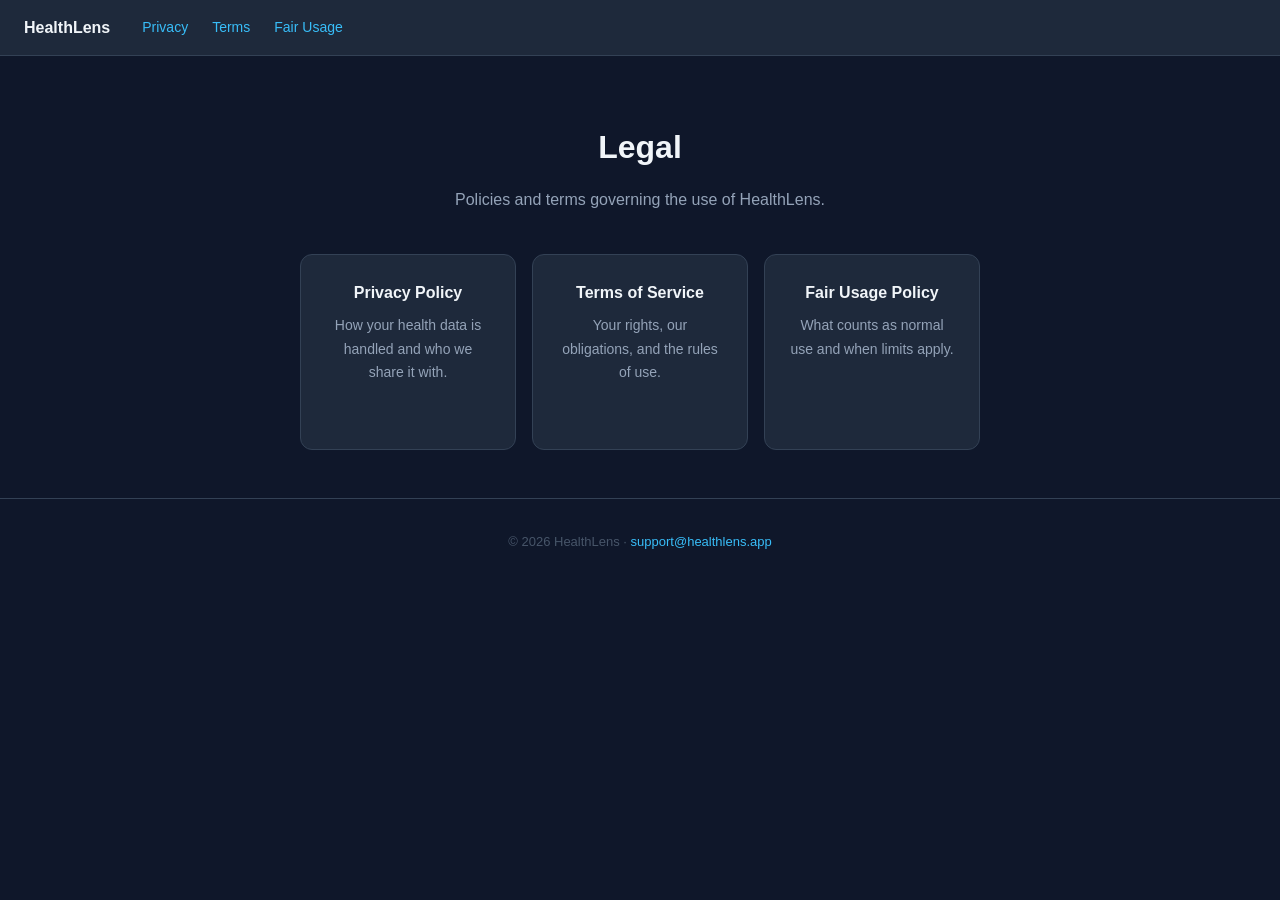
==== index.html @ dc2c4f5f "feat: initial legal site (privacy, terms, fair usage)" ====
<!DOCTYPE html>
<html lang="en">
<head>
  <meta charset="UTF-8">
  <meta name="viewport" content="width=device-width, initial-scale=1.0">
  <title>Legal — HealthLens</title>
  <link rel="stylesheet" href="style.css">
</head>
<body>
  <nav>
    <a class="brand" href="/">HealthLens</a>
    <div class="links">
      <a href="privacy.html">Privacy</a>
      <a href="terms.html">Terms</a>
      <a href="fair-usage.html">Fair Usage</a>
    </div>
  </nav>

  <div class="hero">
    <h1>Legal</h1>
    <p>Policies and terms governing the use of HealthLens.</p>
    <div class="card-grid">
      <a class="card" href="privacy.html">
        <h2>Privacy Policy</h2>
        <p>How your health data is handled and who we share it with.</p>
      </a>
      <a class="card" href="terms.html">
        <h2>Terms of Service</h2>
        <p>Your rights, our obligations, and the rules of use.</p>
      </a>
      <a class="card" href="fair-usage.html">
        <h2>Fair Usage Policy</h2>
        <p>What counts as normal use and when limits apply.</p>
      </a>
    </div>
  </div>

  <footer>
    &copy; 2026 HealthLens &middot; <a href="mailto:support@healthlens.app">support@healthlens.app</a>
  </footer>
</body>
</html>
---- style.css ----
*, *::before, *::after { box-sizing: border-box; margin: 0; padding: 0; }

:root {
  --bg:       #0f172a;
  --surface:  #1e293b;
  --border:   #334155;
  --text:     #94a3b8;
  --heading:  #f1f5f9;
  --sub:      #cbd5e1;
  --accent:   #38bdf8;
  --warn-bg:  #450a0a;
  --warn-txt: #fca5a5;
  --meta:     #475569;
}

html { font-size: 16px; }

body {
  background: var(--bg);
  color: var(--text);
  font-family: -apple-system, BlinkMacSystemFont, 'Segoe UI', Roboto, Helvetica, Arial, sans-serif;
  line-height: 1.7;
  min-height: 100vh;
}

a { color: var(--accent); text-decoration: none; }
a:hover { text-decoration: underline; }

/* ── Nav ── */
nav {
  background: var(--surface);
  border-bottom: 1px solid var(--border);
  padding: 0 1.5rem;
  display: flex;
  align-items: center;
  gap: 2rem;
  height: 56px;
}

nav .brand {
  font-weight: 700;
  font-size: 1rem;
  color: var(--heading);
  text-decoration: none;
  flex-shrink: 0;
}

nav .links {
  display: flex;
  gap: 1.5rem;
  font-size: 0.875rem;
}

/* ── Layout ── */
.container {
  max-width: 760px;
  margin: 0 auto;
  padding: 3rem 1.5rem 6rem;
}

/* ── Page header ── */
.page-header { margin-bottom: 2.5rem; }

.page-header h1 {
  font-size: 1.75rem;
  font-weight: 700;
  color: var(--heading);
  margin-bottom: 0.5rem;
}

.meta {
  font-size: 0.8125rem;
  color: var(--meta);
}

/* ── Hero (index only) ── */
.hero {
  text-align: center;
  padding: 4rem 1.5rem 3rem;
}

.hero h1 {
  font-size: 2rem;
  font-weight: 700;
  color: var(--heading);
  margin-bottom: 0.75rem;
}

.hero p {
  color: var(--text);
  max-width: 480px;
  margin: 0 auto 2.5rem;
}

.card-grid {
  display: grid;
  grid-template-columns: repeat(auto-fit, minmax(200px, 1fr));
  gap: 1rem;
  max-width: 680px;
  margin: 0 auto;
}

.card {
  background: var(--surface);
  border: 1px solid var(--border);
  border-radius: 12px;
  padding: 1.5rem;
  text-decoration: none;
  transition: border-color 0.15s;
}

.card:hover { border-color: var(--accent); text-decoration: none; }

.card h2 {
  font-size: 1rem;
  font-weight: 600;
  color: var(--heading);
  margin-bottom: 0.5rem;
}

.card p {
  font-size: 0.875rem;
  color: var(--text);
}

/* ── Document content ── */
.doc h2 {
  font-size: 1.0625rem;
  font-weight: 700;
  color: var(--heading);
  margin-top: 2rem;
  margin-bottom: 0.5rem;
}

.doc h3 {
  font-size: 0.9375rem;
  font-weight: 700;
  color: var(--sub);
  margin-top: 1.25rem;
  margin-bottom: 0.375rem;
}

.doc p {
  margin-bottom: 0.875rem;
  font-size: 0.9375rem;
}

.doc ul {
  list-style: none;
  margin-bottom: 0.875rem;
}

.doc ul li {
  font-size: 0.9375rem;
  padding-left: 1rem;
  margin-bottom: 0.375rem;
  position: relative;
}

.doc ul li::before {
  content: '·';
  position: absolute;
  left: 0;
  color: var(--meta);
}

.doc strong { color: #e2e8f0; font-weight: 600; }

.doc hr {
  border: none;
  border-top: 1px solid var(--border);
  margin: 1.75rem 0;
}

.warn {
  background: var(--warn-bg);
  border-radius: 8px;
  padding: 1rem 1.25rem;
  margin: 1rem 0;
  color: var(--warn-txt);
  font-size: 0.9375rem;
  font-weight: 600;
  line-height: 1.6;
}

/* ── Footer ── */
footer {
  border-top: 1px solid var(--border);
  padding: 2rem 1.5rem;
  text-align: center;
  font-size: 0.8125rem;
  color: var(--meta);
}
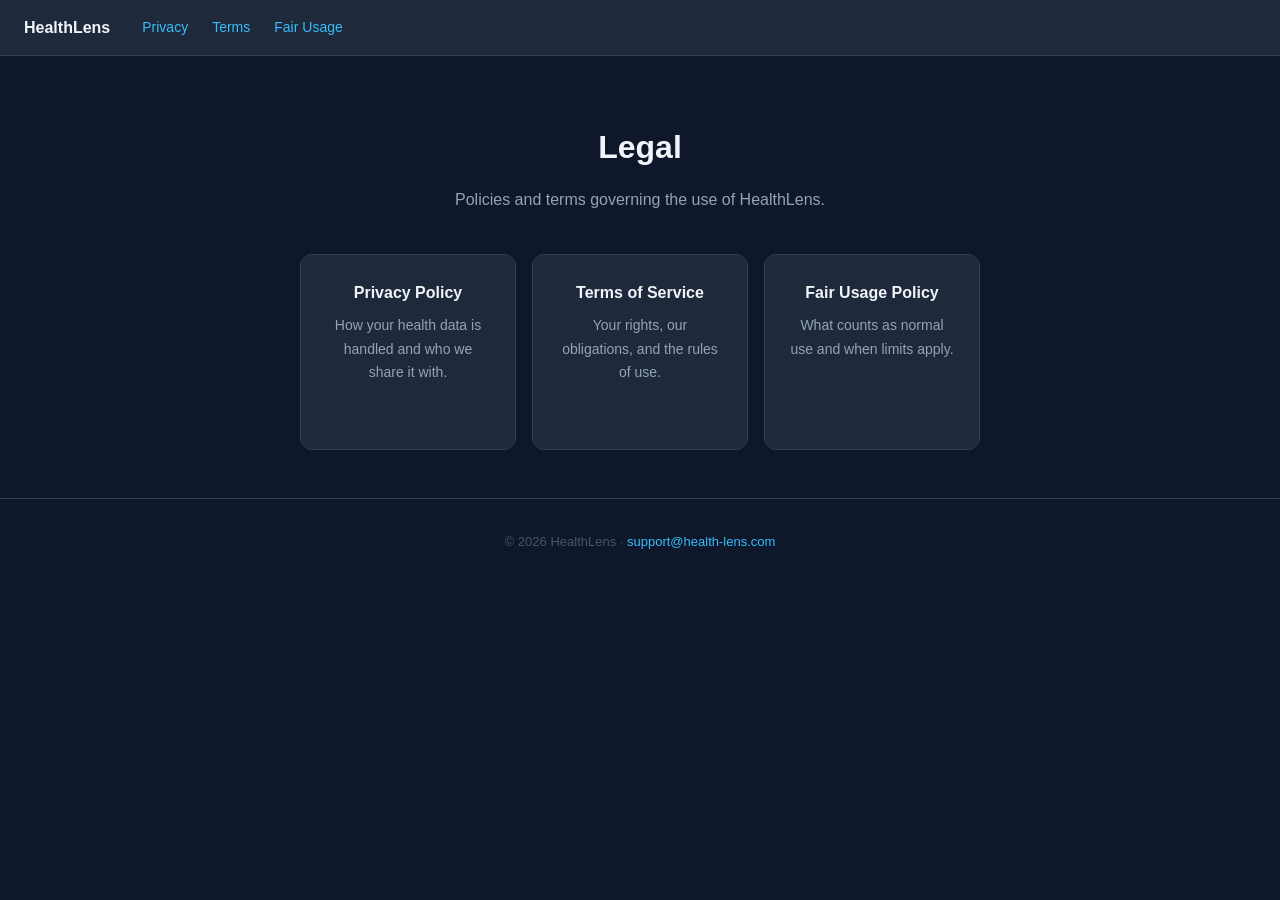
==== commit b9646b20: "fix: update all contact emails to support@health-lens.com" ====
--- a/index.html
+++ b/index.html
@@ -1,9 +1,9 @@
-<!DOCTYPE html>
+﻿<!DOCTYPE html>
 <html lang="en">
 <head>
   <meta charset="UTF-8">
   <meta name="viewport" content="width=device-width, initial-scale=1.0">
-  <title>Legal — HealthLens</title>
+  <title>Legal â€” HealthLens</title>
   <link rel="stylesheet" href="style.css">
 </head>
 <body>
@@ -36,7 +36,7 @@
   </div>
 
   <footer>
-    &copy; 2026 HealthLens &middot; <a href="mailto:support@healthlens.app">support@healthlens.app</a>
+    &copy; 2026 HealthLens &middot; <a href="mailto:support@health-lens.com">support@health-lens.com</a>
   </footer>
 </body>
 </html>
